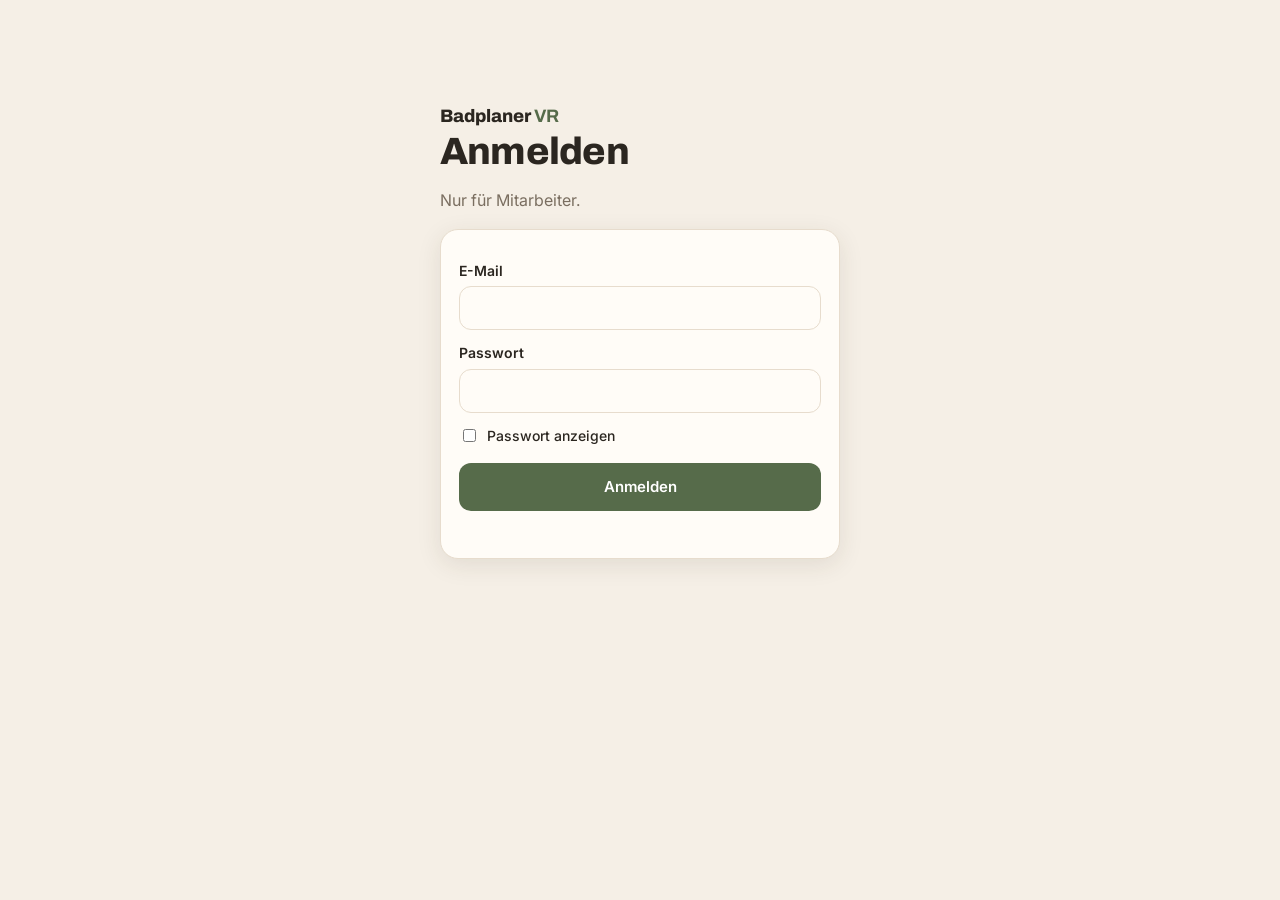
==== public/index.html @ 0d416182 "KI-Seite: Schlüssel im falschen Feld automatisch richtig zuordnen Co-Authored-By: Claude Opus 5.5 <n" ====
<!doctype html>
<html lang="de">
<head>
<meta charset="utf-8">
<meta name="viewport" content="width=device-width,initial-scale=1,viewport-fit=cover">
<meta name="theme-color" content="#f5efe6">
<title>Badplaner VR</title>
<link rel="preconnect" href="https://fonts.googleapis.com">
<link href="https://fonts.googleapis.com/css2?family=Archivo:wght@700;800&family=Inter:wght@400;500;600&display=swap" rel="stylesheet">
<style>
:root{color-scheme:light dark;--bg:light-dark(#f5efe6,#1b1814);--panel:light-dark(#fffcf7,#25211c);--ink:light-dark(#2b2620,#f1ebe1);--mute:light-dark(#7a6e60,#b4a897);--line:light-dark(#e7dccd,#3a342c);--pet:light-dark(#566b4a,#a9bd96);--petbg:light-dark(#ebeedf,#2c3326);--brass:#b8862f;--bad:light-dark(#b0472f,#ec8f77);--soft:light-dark(#efe6d8,#2c2721);--shadow:0 6px 24px rgba(60,45,25,.10)}
:root[data-theme=light]{color-scheme:light}:root[data-theme=dark]{color-scheme:dark}
*{box-sizing:border-box;min-width:0}
body{margin:0;background:var(--bg);color:var(--ink);font:16px/1.55 Inter,system-ui,sans-serif}
.wrap{max-width:760px;margin:0 auto;padding:calc(env(safe-area-inset-top,0px) + 16px) max(16px,env(safe-area-inset-right,0px)) 48px max(16px,env(safe-area-inset-left,0px))}
header{display:flex;justify-content:space-between;align-items:center;gap:12px;margin-bottom:18px}
.brand{font:800 18px Archivo,sans-serif;text-decoration:none;color:var(--ink);white-space:nowrap}.brand b{color:var(--pet)}
nav{display:flex;gap:2px;flex-wrap:wrap;justify-content:flex-end}
nav a{color:var(--ink);text-decoration:none;font-weight:600;font-size:14px;padding:8px 8px;border-radius:9px}
nav a.on{background:var(--petbg);color:var(--pet)}
h1{font:800 clamp(28px,6vw,38px)/1.05 Archivo,sans-serif;letter-spacing:-.02em;margin:6px 0 14px}
h2{font:700 18px Archivo,sans-serif;margin:26px 0 10px}
.card{background:var(--panel);border:1px solid var(--line);border-radius:18px;padding:18px;box-shadow:var(--shadow)}
label{display:block;font-weight:600;font-size:14px;margin:12px 0 5px}
input,textarea,select{width:100%;font:16px Inter,sans-serif;padding:11px 12px;border:1.5px solid var(--line);border-radius:12px;background:var(--panel);color:var(--ink)}
input:focus,textarea:focus,select:focus{outline:2px solid var(--pet);outline-offset:1px;border-color:var(--pet)}
textarea{min-height:90px;resize:vertical}
.grid2{display:grid;grid-template-columns:repeat(auto-fit,minmax(220px,1fr));gap:0 14px}
.btn{display:inline-flex;align-items:center;justify-content:center;gap:6px;border:0;background:var(--pet);color:#fff;font:600 15px Inter,sans-serif;padding:12px 18px;border-radius:12px;cursor:pointer;min-height:48px;text-decoration:none}
.btn.ghost{background:var(--petbg);color:var(--pet)}
.btn.line{background:none;border:1.5px solid var(--line);color:var(--ink)}
.btn.warn{background:none;border:1.5px solid currentColor;color:var(--bad)}
.btn:disabled{opacity:.5;cursor:default}
.acts{display:flex;flex-wrap:wrap;gap:8px;margin-top:16px}
.err{color:var(--bad);font-weight:600;min-height:1.4em;margin:10px 0 0;font-size:14px}
.ok{color:var(--pet);font-weight:600;font-size:14px;margin:10px 0 0}
.search{display:flex;gap:8px;margin-bottom:12px}
.filters{display:flex;gap:6px;flex-wrap:wrap;margin-bottom:14px}
.filters button{border:1.5px solid var(--line);background:var(--panel);color:var(--ink);font:500 14px Inter,sans-serif;padding:7px 12px;border-radius:20px;cursor:pointer;min-height:38px}
.filters button.on{border-color:var(--pet);background:var(--petbg);color:var(--pet);font-weight:600}
.list{display:grid;gap:10px}
.item{display:grid;grid-template-columns:minmax(0,1fr) auto;gap:4px 12px;align-items:center;background:var(--panel);border:1px solid var(--line);border-radius:16px;padding:16px 18px;text-decoration:none;color:var(--ink);box-shadow:var(--shadow)}
.item b{font-size:17px}
.item small{color:var(--mute);font-size:14px;grid-column:1}
.pill{font-size:12.5px;font-weight:600;padding:3px 9px;border-radius:20px;background:var(--petbg);color:var(--pet);white-space:nowrap;grid-row:1/3;grid-column:2}
.pill.angebot{background:light-dark(#f6e6c8,#3a3020);color:light-dark(#7a5414,#e3c58c)}.pill.auftrag{background:light-dark(#e2ecd6,#26331f);color:light-dark(#3f5a2c,#b5d39c)}.pill.abgeschlossen{background:var(--line);color:var(--mute)}
.empty{text-align:center;padding:40px 16px;color:var(--mute)}
.var{display:flex;flex-wrap:wrap;align-items:center;justify-content:space-between;gap:10px;padding:12px 0;border-bottom:1px solid var(--line)}
.var:last-child{border-bottom:0}
.var b{font-size:16px}.var small{display:block;color:var(--mute);font-size:13px}
.var .acts{margin:0}
.var .btn{min-height:40px;padding:8px 12px;font-size:14px}
.tag{font-size:12px;font-weight:700;color:var(--brass);margin-left:6px}
.note{margin-top:14px;padding:12px 14px;border-left:3px solid var(--brass);background:var(--petbg);border-radius:0 10px 10px 0;font-size:14px}
.chips{display:flex;flex-wrap:wrap;gap:6px}
.chips button{border:1.5px solid var(--line);background:var(--panel);color:var(--ink);font:500 14px Inter,sans-serif;padding:8px 12px;border-radius:20px;cursor:pointer;min-height:40px}
.chips button.on{border-color:var(--pet);background:var(--petbg);color:var(--pet);font-weight:600}
.ai{border:1.5px solid var(--pet)}
.ai h3{font:700 16px Archivo,sans-serif;margin:18px 0 4px}
.ai h3:first-child{margin-top:0}
.btn.big{width:100%;min-height:54px;font-size:16px}
.prog{margin-top:12px;font-size:14px;color:var(--mute)}
.prog b{color:var(--pet)}
.vnote{font-size:14px;color:var(--ink);margin:4px 0 0;max-width:60ch}
.warnbox{font-size:13.5px;color:light-dark(#7a5414,#e3c58c);background:light-dark(#f6e6c8,#3a3020);border-radius:8px;padding:8px 10px;margin-top:8px}
.ideas{display:grid;grid-template-columns:repeat(auto-fill,minmax(230px,1fr));gap:12px}
.idea{background:var(--panel);border:1px solid var(--line);border-radius:18px;overflow:hidden;display:flex;flex-direction:column;box-shadow:var(--shadow)}
.idea .pic{position:relative;display:block;height:190px;background:var(--soft)}
.idea .pic img{width:100%;height:100%;object-fit:cover;display:block}
.idea .pic svg{position:absolute;right:8px;bottom:8px;width:72px;height:54px;background:rgba(255,252,247,.9);border-radius:8px;padding:3px}
.idea .pic .tag2{position:absolute;left:8px;top:8px;background:rgba(43,38,32,.75);color:#fff;font-size:12px;font-weight:600;padding:3px 8px;border-radius:999px}
.idea>svg{display:block;width:100%;height:190px;background:var(--soft)}
.idea .in{padding:12px 14px 14px;display:flex;flex-direction:column;gap:6px;flex:1}
.idea b{font:700 17px Archivo,sans-serif}
.idea p{margin:0;font-size:14px;color:var(--ink)}
.idea .acts{margin-top:auto;padding-top:6px}
.idea .btn{min-height:42px;padding:9px 14px;font-size:14px}
.stepc{display:grid;grid-template-columns:30px minmax(0,1fr);gap:0 12px;margin-bottom:14px}
.stepc .n{width:30px;height:30px;border-radius:50%;background:var(--pet);color:#fff;font:800 15px Archivo,sans-serif;display:grid;place-items:center}
.stepc h3{font:700 17px Archivo,sans-serif;margin:3px 0 8px}
.room{display:flex;gap:14px;align-items:center;flex-wrap:wrap}
.room svg{width:150px;height:110px;flex:none;background:var(--soft);border-radius:12px}
details.more{margin-top:12px;border-top:1px solid var(--line);padding-top:10px}
details.more summary{cursor:pointer;font-weight:600;color:var(--pet);min-height:36px;display:flex;align-items:center}
.count{display:flex;gap:6px;align-items:center;flex-wrap:wrap;margin-bottom:12px;font-size:14px}
.trend{white-space:pre-wrap;font-size:14px;line-height:1.5;background:var(--bg);border-radius:10px;padding:12px;max-height:340px;overflow:auto;margin:10px 0 0}
.src{font-size:13px;margin:8px 0 0;padding-left:18px}
.src li{margin:3px 0;overflow-wrap:anywhere}
.login{max-width:400px;margin:10vh auto 0}
.login h1{margin-bottom:6px}
.muted{color:var(--mute)}
</style>
</head>
<body>
<div class="wrap" id="app"><p class="muted">Lädt …</p></div>
<script>
{
const app=document.getElementById('app');
const esc=s=>String(s??'').replace(/[&<>"']/g,c=>({'&':'&amp;','<':'&lt;','>':'&gt;','"':'&quot;',"'":'&#39;'}[c]));
const STATUS={neu:'Neu',in_planung:'In Planung',angebot:'Angebot',auftrag:'Auftrag',abgeschlossen:'Abgeschlossen'};
const fmt=d=>{try{return new Date(d.replace(' ','T')+'Z').toLocaleString('de-DE',{day:'2-digit',month:'2-digit',year:'numeric',hour:'2-digit',minute:'2-digit'})}catch(e){return d}};
let me=null,filter='alle',query='';
async function api(path,method='GET',body){
  const r=await fetch(path,{method,headers:body!==undefined||method!=='GET'?{'Content-Type':'application/json'}:{},body:body!==undefined?JSON.stringify(body):method!=='GET'?'{}':undefined,credentials:'same-origin'});
  const data=await r.json().catch(()=>({}));
  if(r.status===401&&path!=='/api/login'){me=null;showLogin();throw new Error('abgemeldet')}
  if(!r.ok)throw new Error(data.error||'Fehler '+r.status);
  return data}
function shell(active,inner){
  app.innerHTML=`<header><a class="brand" href="#/">Badplaner <b>VR</b></a><nav>
    <a href="#/" class="${active==='p'?'on':''}">Projekte</a>${me.role==='admin'?`<a href="#/team" class="${active==='t'?'on':''}">Team</a><a href="#/ki" class="${active==='a'?'on':''}">KI</a>`:''}<a href="#/konto" class="${active==='k'?'on':''}">Konto</a></nav></header>${inner}<p class="muted" style="font-size:12.5px;margin-top:36px;text-align:center">Version ${esc(me.version||'?')}</p>`}
function showLogin(){
  app.innerHTML=`<div class="login"><div class="brand">Badplaner <b>VR</b></div><h1>Anmelden</h1><p class="muted">Nur für Mitarbeiter.</p>
  <form class="card" id="f"><label for="em">E-Mail</label><input id="em" type="email" autocomplete="username" autocapitalize="off" required>
  <label for="pw">Passwort</label><input id="pw" type="password" autocomplete="current-password" autocapitalize="off" spellcheck="false" required>
  <label style="display:flex;gap:8px;align-items:center;font-weight:500"><input type="checkbox" id="shp" style="width:auto"> Passwort anzeigen</label>
  <div class="acts"><button class="btn" style="width:100%">Anmelden</button></div><p class="err" id="err"></p></form></div>`;
  shp.onchange=()=>{pw.type=shp.checked?'text':'password'};
  document.getElementById('f').onsubmit=async e=>{e.preventDefault();try{me=await api('/api/login','POST',{email:em.value.trim(),password:pw.value});route()}catch(x){err.textContent=x.message}}}

async function viewProjects(){
  shell('p',`<h1>Kundenprojekte</h1><div class="search"><input id="q" type="search" placeholder="Kunde oder Adresse suchen" value="${esc(query)}"><a class="btn" href="#/neu">+ Neu</a></div>
    <div class="filters" id="fl">${['alle',...Object.keys(STATUS)].map(s=>`<button data-s="${s}" class="${filter===s?'on':''}">${s==='alle'?'Alle':STATUS[s]}</button>`).join('')}</div><div class="list" id="ls"><p class="muted">Lädt …</p></div>`);
  const all=await api('/api/projects');
  const draw=()=>{const q=query.toLowerCase(),rows=all.filter(p=>(filter==='alle'||p.status===filter)&&(p.customer_name+' '+p.address).toLowerCase().includes(q));
    ls.innerHTML=rows.length?rows.map(p=>`<a class="item" href="#/projekt/${p.id}"><b>${esc(p.customer_name)}</b><span class="pill ${p.status}">${STATUS[p.status]}</span><small>${esc(p.address||'Keine Adresse')} · ${p.variant_count} Variante${p.variant_count===1?'':'n'} · ${fmt(p.updated_at)}</small></a>`).join('')
      :`<div class="empty">${all.length?'Keine Treffer.':'Noch keine Projekte. Legen Sie das erste Kundenprojekt an.'}</div>`};
  draw();q.oninput=()=>{query=q.value;draw()};
  fl.onclick=e=>{const b=e.target.closest('button');if(!b)return;filter=b.dataset.s;fl.querySelectorAll('button').forEach(x=>x.classList.toggle('on',x===b));draw()}}

const custForm=(p={})=>`<div class="grid2"><div><label for="cn">Name *</label><input id="cn" required value="${esc(p.customer_name)}"></div><div><label for="ad">Adresse</label><input id="ad" value="${esc(p.address)}" autocomplete="street-address"></div>
  <div><label for="ph">Telefon</label><input id="ph" type="tel" value="${esc(p.phone)}"></div><div><label for="ml">E-Mail</label><input id="ml" type="email" value="${esc(p.email)}"></div></div>
  <label for="nt">Notizen</label><textarea id="nt" placeholder="z. B. Bad im OG, Fenster bleibt, Kunde möchte bodengleiche Dusche">${esc(p.notes)}</textarea>`;
const custData=()=>({customer_name:cn.value,address:ad.value,phone:ph.value,email:ml.value,notes:nt.value});
function viewNew(){
  shell('p',`<h1>Neues Projekt</h1><form class="card" id="f">${custForm()}<div class="acts"><button class="btn">Projekt anlegen</button><a class="btn line" href="#/">Abbrechen</a></div><p class="err" id="err"></p></form>`);
  f.onsubmit=async e=>{e.preventDefault();try{const p=await api('/api/projects','POST',custData());location.hash='#/projekt/'+p.id}catch(x){err.textContent=x.message}}}

const WISH={
  stil:{l:'Stil',o:['Modern','Natürlich & warm','Skandinavisch','Industrial','Klassisch','Wie im Hotel']},
  nutzung:{l:'Dusche oder Wanne',o:['Nur Dusche','Nur Wanne','Dusche und Wanne']},
  barrierefrei:{l:'Barrierefrei / altersgerecht',o:['Nein','Ja, altersgerecht','Ja, rollstuhlgerecht']},
  waschtisch:{l:'Waschtisch',o:['Einzel','Doppel','Egal']},
  wc:{l:'WC',o:['Wand-WC','Dusch-WC','Egal']},
  stauraum:{l:'Stauraum',o:['Wenig','Normal','Viel']}};
// Mini-Grundriss als Vorschaubild
const DIM={wc:{wand:[.37,.54],stand:[.37,.68],dusch:[.4,.58]},wt:{w60:[.6,.46],w80:[.8,.48],w120:[1.2,.48],auf:[1,.5]},du:{walk:[1.2,.9],eck:[.9,.9],nische:[1,.9]},wa:{r170:[1.7,.75],r180:[1.8,.8],frei:[1.7,.95]},hk:{hk:[.5,.1]},vw:{v:[1.2,.2]}};
const FLOORC={eiche:'#c79a6a',anthrazit:'#55585c',terrazzo:'#e3ddd2',marmorb:'#eeebe5'},WALLC={weiss:'#3b4544',beton:'#8d8b85',salbei:'#6f8c70',marmor:'#a9a59d',navy:'#23395b'},FURNC={eiche:'#a57a4f',weiss:'#f3f3f1',anth:'#3a3c40',gruen:'#7d917d'};
function planThumb(pl){
  if(!pl||!pl.pts||pl.pts.length<3)return'<svg viewBox="0 0 1 1"></svg>';
  const P=pl.pts,xs=P.map(p=>p[0]),zs=P.map(p=>p[1]),pad=.25,x0=Math.min(...xs)-pad,z0=Math.min(...zs)-pad,vw=Math.max(...xs)-x0+pad,vh=Math.max(...zs)-z0+pad;
  const W=P.map((A,i)=>{const B=P[(i+1)%P.length],dx=B[0]-A[0],dz=B[1]-A[1],l=Math.hypot(dx,dz)||.001;return{A,d:[dx/l,dz/l],n:[-dz/l,dx/l],l}});
  const wc=WALLC[pl.wall]||'#3b4544';let s=`<polygon points="${P.map(p=>p.join(',')).join(' ')}" fill="${FLOORC[pl.floor]||'#eee'}" stroke="${wc}" stroke-width=".09" stroke-linejoin="miter"/>`;
  (pl.items||[]).forEach(it=>{const w=W[it.wall];if(!w)return;const f=it.flip?-1:1,px=w.A[0]+w.d[0]*it.t,pz=w.A[1]+w.d[1]*it.t,m=`matrix(${w.d[0]*f},${w.d[1]*f},${w.n[0]},${w.n[1]},${px},${pz})`;
    if(it.type==='tu'){const tw=it.w||.86;s+=`<g transform="${m}"><rect x="${-tw/2}" y="-.06" width="${tw}" height=".1" fill="${FLOORC[pl.floor]||'#eee'}"/><path d="M${-tw/2} 0V${tw}A${tw} ${tw} 0 0 0 ${tw/2} 0" fill="none" stroke="#7d8a88" stroke-width=".025"/></g>`;return}
    if(it.type==='fe'){const tw=it.w||.9;s+=`<rect transform="${m}" x="${-tw/2}" y="-.06" width="${tw}" height=".08" fill="#9fd0e8"/>`;return}
    const dm=(DIM[it.type]||{})[it.v];if(!dm)return;const ww=it.w||dm[0],dd=dm[1];
    const fill=it.type==='wt'?(FURNC[pl.furn]||'#a57a4f'):it.type==='du'?'#cfe8ee':it.type==='hk'||it.type==='vw'?'#b9bfc0':'#ffffff';
    const rx=it.type==='wa'&&it.v==='frei'?.3:.03;s+=`<rect transform="${m}" x="${-ww/2}" y="0" width="${ww}" height="${dd}" rx="${rx}" fill="${fill}" stroke="#55605e" stroke-width=".02"/>`;
    if(it.type==='wc')s+=`<ellipse transform="${m}" cx="0" cy="${dd*.6}" rx=".14" ry="${dd*.33}" fill="none" stroke="#55605e" stroke-width=".02"/>`;});
  return`<svg viewBox="${x0} ${z0} ${vw} ${vh}" preserveAspectRatio="xMidYMid meet" aria-hidden="true">${s}</svg>`}
let aiTimer=0,ideaCount=4;
async function viewProject(id){
  const p=await api('/api/projects/'+id),w=p.wishes||{},rooms=p.variants.filter(v=>v.has_room&&v.source!=='ki');
  const ideas=p.variants.filter(v=>v.source==='ki').reverse(),own=p.variants.filter(v=>v.source!=='ki');
  const chipRow=k=>`<label>${WISH[k].l}</label><div class="chips" data-w="${k}">${WISH[k].o.map(o=>`<button type="button" class="${w[k]===o?'on':''}">${esc(o)}</button>`).join('')}</div>`;
  const base=rooms[0];
  shell('p',`<p style="margin:0"><a href="#/" class="muted">← Alle Projekte</a></p><h1>${esc(p.customer_name)}</h1>
    <div class="card ai" id="wf">
      <div class="stepc"><span class="n">1</span><div><h3>Raum</h3>
        ${base?`<div class="room">${planThumb(base.plan)}<div>${rooms.length>1?`<label for="abase" style="margin-top:0">Grundriss aus</label><select id="abase">${rooms.map(v=>`<option value="${v.id}" ${v===base?'selected':''}>${esc(v.name)}</option>`).join('')}</select>`:`<input type="hidden" id="abase" value="${base.id}">`}
          <div class="acts" style="margin-top:10px"><a class="btn line" id="aedit" href="planner.html?variant=${base.id}">Raum bearbeiten</a></div></div></div>`
        :`<p style="margin:0 0 10px">Zeichne den Raum mit dem Finger und trag die Maße ein. Tür und Fenster setzt du unter „Einrichten“.</p><a class="btn" href="planner.html?variant=${own[0]?own[0].id:p.variants[0].id}">Raum aufnehmen</a>`}
      </div></div>
      <div class="stepc"><span class="n">2</span><div><h3>Was wünscht sich der Kunde?</h3>
        <textarea id="wft" style="min-height:120px" placeholder="z. B. Helles, modernes Bad mit bodengleicher Dusche und viel Holz. Die Waschmaschine soll rein. Zwei Personen, eher wenig Stauraum.">${esc(w.freitext)}</textarea>
        <p class="muted" style="font-size:13.5px;margin:6px 0 0">Tipp: Auf der iPhone-Tastatur das Mikrofon antippen und einfach sprechen.</p>
        <label for="wbu">Budget für Material (€, optional)</label><input id="wbu" type="number" inputmode="numeric" min="0" step="500" value="${esc(w.budget)}" placeholder="z. B. 10000">
        <details class="more"><summary>Mehr Angaben (optional)</summary>
          ${chipRow('stil')}<label for="wfa">Farben und Materialien</label><input id="wfa" value="${esc(w.farben)}" placeholder="z. B. hell, Holz, etwas Grün">
          <label for="wpe">Personen im Haushalt</label><input id="wpe" type="number" inputmode="numeric" min="1" max="12" value="${esc(w.personen)}">
          ${chipRow('nutzung')}${chipRow('barrierefrei')}${chipRow('waschtisch')}${chipRow('wc')}${chipRow('stauraum')}
          <label for="wso">Sonstiges</label><textarea id="wso">${esc(w.sonstiges)}</textarea></details>
      </div></div>
      <div class="stepc" style="margin-bottom:0"><span class="n">3</span><div><h3>Ideen erstellen</h3>
        <div class="count">Anzahl Ideen:<div class="chips" id="acnt">${[3,4,5].map(n=>`<button type="button" class="${n===ideaCount?'on':''}">${n}</button>`).join('')}</div></div>
        <button class="btn big" id="ago" type="button" ${base?'':'disabled'}>✦ Ideen erstellen</button>
        ${base?'':'<p class="muted" style="font-size:13.5px;margin:6px 0 0">Zuerst den Raum aufnehmen (Schritt 1).</p>'}
        <p class="prog" id="aprog"></p><p class="err" id="aerr"></p></div></div>
    </div>
    <h2 id="ih">Ideen der KI${ideas.length?` (${ideas.length})`:''}</h2>
    ${ideas.length?`<div class="ideas" id="il">${ideas.map(v=>`<div class="idea">${v.photo_id?`<a class="pic" href="planner.html?variant=${v.id}"><img src="/api/photos/${v.photo_id}" alt="KI-Foto: ${esc(v.name)}" loading="lazy"><span class="tag2">KI-Foto</span>${planThumb(v.plan)}</a>`:planThumb(v.plan)}<div class="in"><b>${esc(v.name)}</b>${v.note?`<p>${esc(v.note)}</p>`:''}
      <div class="acts"><a class="btn" href="planner.html?variant=${v.id}">Ansehen &amp; anpassen</a><button class="btn warn" data-del="${v.id}">Löschen</button></div></div></div>`).join('')}</div><p class="muted" style="font-size:13.5px;margin:10px 0 0">Echte Fotos: Idee öffnen, unten auf „Echtes Foto“ tippen.</p>`
      :'<p class="muted">Noch keine Ideen. Raum aufnehmen, Wunsch eintragen und auf „Ideen erstellen“ tippen.</p>'}
    <h2>Eigene Planungen</h2><div class="card" id="vs">${own.map(v=>`<div class="var"><div><b>${esc(v.name)}</b><small>${v.has_room?'':'Noch kein Grundriss · '}Geändert ${fmt(v.updated_at)}</small></div>
      <div class="acts"><a class="btn" href="planner.html?variant=${v.id}">Planen</a><button class="btn ghost" data-copy="${v.id}">Kopieren</button><button class="btn line" data-ren="${v.id}" data-name="${esc(v.name)}">Umbenennen</button>${p.variants.length>1?`<button class="btn warn" data-del="${v.id}">Löschen</button>`:''}</div></div>`).join('')}
      <div class="acts"><button class="btn ghost" id="nv">+ Leere Variante</button></div><p class="err" id="verr"></p></div>
    <h2>Kunde</h2><div class="card"><label for="st" style="margin-top:0">Status</label><select id="st">${Object.entries(STATUS).map(([k,v])=>`<option value="${k}" ${p.status===k?'selected':''}>${v}</option>`).join('')}</select>
    <details class="more"><summary>Kundendaten bearbeiten</summary><form id="f">${custForm(p)}<div class="acts"><button class="btn">Speichern</button></div><p class="err" id="err"></p></form></details></div>
    <div class="acts"><button class="btn warn" id="dp">Projekt löschen</button></div>`);
  st.onchange=()=>api('/api/projects/'+id,'PUT',{status:st.value});
  wf.querySelectorAll('.chips[data-w]').forEach(c=>c.onclick=e=>{const b=e.target.closest('button');if(!b)return;const on=!b.classList.contains('on');c.querySelectorAll('button').forEach(x=>x.classList.remove('on'));if(on)b.classList.add('on')});
  acnt.onclick=e=>{const b=e.target.closest('button');if(!b)return;ideaCount=+b.textContent;acnt.querySelectorAll('button').forEach(x=>x.classList.toggle('on',x===b))};
  if(window.abase&&abase.tagName==='SELECT')abase.onchange=()=>{aedit.href='planner.html?variant='+abase.value;const v=rooms.find(r=>r.id==abase.value);wf.querySelector('.room svg').outerHTML=planThumb(v.plan)};
  const wishes=()=>{const o={freitext:wft.value.trim(),budget:wbu.value,farben:wfa.value.trim(),personen:wpe.value,sonstiges:wso.value.trim()};wf.querySelectorAll('.chips[data-w]').forEach(c=>{const b=c.querySelector('.on');o[c.dataset.w]=b?b.textContent:''});return o};
  let saveT=0;wf.addEventListener('input',()=>{clearTimeout(saveT);saveT=setTimeout(()=>api('/api/projects/'+id,'PUT',{wishes:wishes()}).catch(()=>{}),800)});
  ago.onclick=async()=>{if(ago.disabled)return;aerr.textContent='';ago.disabled=true;const t0=Date.now();clearInterval(aiTimer);
    const tick=()=>{if(!document.getElementById('aprog')){clearInterval(aiTimer);return}const s=Math.round((Date.now()-t0)/1000);aprog.innerHTML=`<b>Die KI plant ${ideaCount} Ideen …</b> ${s} s · dauert meist 1 bis 3 Minuten. Bitte die Seite offen lassen.`};tick();aiTimer=setInterval(tick,1000);
    try{await api('/api/projects/'+id,'PUT',{wishes:wishes()});const r=await api(`/api/projects/${id}/ai-design`,'POST',{base_variant_id:+abase.value,count:ideaCount});clearInterval(aiTimer);
      await viewProject(id);const warn=(r.hinweise||[]).filter(h=>h.length).length;
      aprog.innerHTML=`<b>${r.created.length} neue Ideen ✓</b>`+(warn?`<span class="warnbox" style="display:block">Bei ${warn} Idee${warn>1?'n':''} stehen Objekte eventuell zu eng. Bitte beim Ansehen prüfen.</span>`:'');
      document.getElementById('ih').scrollIntoView({behavior:'smooth',block:'start'})}
    catch(x){clearInterval(aiTimer);if(document.getElementById('aprog')){aprog.textContent='';aerr.className='err';aerr.textContent=x.message;ago.disabled=false}}};
  f.onsubmit=async e=>{e.preventDefault();try{await api('/api/projects/'+id,'PUT',custData());err.className='ok';err.textContent='Gespeichert ✓'}catch(x){err.className='err';err.textContent=x.message}};
  nv.onclick=async()=>{await api(`/api/projects/${id}/variants`,'POST',{});viewProject(id)};
  const onList=async e=>{const b=e.target.closest('button');if(!b)return;try{
    if(b.dataset.copy){await api(`/api/projects/${id}/variants`,'POST',{copy_from:+b.dataset.copy});viewProject(id)}
    if(b.dataset.ren){const row=b.closest('.var'),cur=b.dataset.name;row.innerHTML=`<input value="${esc(cur)}" style="flex:1;min-width:160px" aria-label="Neuer Name"><div class="acts"><button class="btn" data-save="${b.dataset.ren}">OK</button></div>`;row.querySelector('input').focus()}
    if(b.dataset.save){await api('/api/variants/'+b.dataset.save,'PUT',{name:b.closest('.var').querySelector('input').value});viewProject(id)}
    if(b.dataset.del){if(b.dataset.sure){await api('/api/variants/'+b.dataset.del,'DELETE');viewProject(id)}else{b.dataset.sure=1;b.textContent='Wirklich löschen?'}}
  }catch(x){verr.textContent=x.message}};
  vs.onclick=onList;if(window.il)il.onclick=onList;
  dp.onclick=async()=>{if(!dp.dataset.sure){dp.dataset.sure=1;dp.textContent='Wirklich das ganze Projekt löschen?';return}await api('/api/projects/'+id,'DELETE');location.hash='#/'}}

async function viewAi(){
  const s=await api('/api/settings');
  shell('a',`<h1>KI-Einstellungen</h1><p class="muted">Nur für Admins sichtbar. Kundenname und Adresse werden nie an die KI geschickt, nur Grundriss und Wünsche.</p>
    <h2>Zugang zur KI</h2><form class="card" id="kf">
      <p style="margin:0">${s.has_key?`Schlüssel hinterlegt: <b>${esc(s.key_hint)}</b>`:'<b>Noch kein Schlüssel hinterlegt.</b> Ohne Schlüssel kann die KI nicht planen.'}</p>
      <label for="kk">${s.has_key?'Neuen Schlüssel einfügen (optional)':'Schlüssel einfügen'}</label><input id="kk" type="text" autocomplete="off" autocapitalize="off" autocorrect="off" spellcheck="false" placeholder="sk-ant-…">
      <p class="muted" style="font-size:13.5px;margin:6px 0 0">Den Schlüssel erstellst du unter <a href="https://console.anthropic.com/settings/keys" target="_blank" rel="noopener">console.anthropic.com</a>.</p>
      <label for="km">KI-Modell</label><input id="km" value="${esc(s.model)}" autocapitalize="off" autocorrect="off" spellcheck="false">
      <div class="acts"><button class="btn">Speichern</button><button class="btn ghost" type="button" id="kt">Verbindung testen</button></div><p class="err" id="kerr"></p></form>
    <h2>Echte Fotos (Bild-KI)</h2><form class="card" id="of">
      <p style="margin:0">${s.has_openai?`Schlüssel hinterlegt: <b>${esc(s.openai_hint)}</b>`:'<b>Noch kein Schlüssel hinterlegt.</b> Ohne ihn kann die App keine echten Fotos erstellen.'}</p>
      <label for="ok">${s.has_openai?'Neuen Schlüssel einfügen (optional)':'OpenAI-Schlüssel einfügen'}</label><input id="ok" type="text" autocomplete="off" autocapitalize="off" autocorrect="off" spellcheck="false" placeholder="sk-…">
      <p class="muted" style="font-size:13.5px;margin:6px 0 0">Den Schlüssel erstellst du unter <a href="https://platform.openai.com/api-keys" target="_blank" rel="noopener">platform.openai.com</a>. Die 3D-Ansicht wird dort in ein Foto verwandelt, Kundendaten werden nicht übertragen.</p>
      <label for="oq">Fotoqualität</label><select id="oq"><option value="medium" ${s.image_quality==='medium'?'selected':''}>Standard (schneller, günstiger)</option><option value="high" ${s.image_quality!=='medium'&&s.image_quality!=='low'?'selected':''}>Hoch (empfohlen)</option></select>
      <label for="om">Bild-Modell (optional)</label><input id="om" value="${esc(s.image_model)}" placeholder="leer lassen = aktuelles Standardmodell von OpenAI" autocapitalize="off" autocorrect="off" spellcheck="false">
      <div class="acts"><button class="btn">Speichern</button><button class="btn ghost" type="button" id="ot">Verbindung testen</button></div><p class="err" id="oerr"></p></form>
    <h2>Trends aus dem Internet</h2><div class="card">
      <p style="margin:0">${s.web_trends_at?`Zuletzt recherchiert: <b>${new Date(s.web_trends_at).toLocaleString('de-DE',{day:'2-digit',month:'2-digit',year:'numeric',hour:'2-digit',minute:'2-digit'})}</b>. Die KI sucht einmal pro Woche selbst nach neuen Trends.`:'Noch keine Trends recherchiert. Die KI holt sie automatisch, sobald ein Schlüssel hinterlegt ist, oder du startest es hier.'}</p>
      <div class="acts"><button class="btn ghost" type="button" id="tr">Trends jetzt recherchieren</button></div><p class="err" id="trerr"></p>
      ${s.web_trends?`<div class="trend">${esc(s.web_trends)}</div>`:''}
      ${(s.web_trends_sources||[]).length?`<details class="more"><summary>Quellen (${s.web_trends_sources.length})</summary><ul class="src">${s.web_trends_sources.map(x=>`<li><a href="${esc(x.url)}" target="_blank" rel="noopener">${esc(x.title)}</a></li>`).join('')}</ul></details>`:''}</div>
    <h2>Hausregeln</h2><form class="card" id="tf">
      <p class="muted" style="margin:0 0 8px;font-size:14px">Was die KI immer beachten soll, egal was gerade Trend ist: eure Lieblingsprodukte und Regeln aus der Praxis. Kurze Stichpunkte reichen.</p>
      <textarea id="tt" style="min-height:180px" maxlength="6000" placeholder="- Bei Bädern unter 5 m² immer Wand-WC&#10;- Schwarze Armaturen nur zu hellen Fliesen&#10;- Duschtassen nur auf Wunsch">${esc(s.trends)}</textarea>
      <div class="acts"><button class="btn">Speichern</button></div><p class="err" id="terr"></p></form>`);
  const osave=()=>api('/api/settings','PUT',{openai_key:ok.value,image_quality:oq.value,image_model:om.value});
  of.onsubmit=async e=>{e.preventDefault();oerr.className='err';try{const r=await osave();oerr.className='ok';oerr.textContent=r.moved==='anthropic'?'Das war ein Anthropic-Schlüssel. Ich habe ihn automatisch oben bei „Zugang zur KI“ gespeichert ✓':'Gespeichert ✓';if(ok.value)setTimeout(viewAi,r.moved?2500:700)}catch(x){oerr.textContent=x.message}};
  ot.onclick=async()=>{oerr.className='muted';oerr.textContent='Teste …';try{await osave();const r=await api('/api/settings/test-image','POST');oerr.className='ok';oerr.textContent='Verbindung klappt ✓'+(r.models&&r.models.length?' · Bild-Modelle: '+r.models.slice(0,6).join(', '):'')}catch(x){oerr.className='err';oerr.textContent=x.message}};
  tr.onclick=async()=>{tr.disabled=true;trerr.className='muted';const t0=Date.now(),iv=setInterval(()=>{trerr.textContent=`Die KI durchsucht das Internet … ${Math.round((Date.now()-t0)/1000)} s (dauert meist 1 bis 2 Minuten)`},1000);
    try{const r=await api('/api/settings/trends','POST');clearInterval(iv);trerr.className='ok';trerr.textContent=`Fertig ✓ ${r.sources} Quellen ausgewertet.`;setTimeout(viewAi,900)}catch(x){clearInterval(iv);trerr.className='err';trerr.textContent=x.message;tr.disabled=false}};
  kf.onsubmit=async e=>{e.preventDefault();kerr.className='err';try{const r=await api('/api/settings','PUT',{key:kk.value,model:km.value});kerr.className='ok';kerr.textContent=r.moved==='openai'?'Das war ein OpenAI-Schlüssel. Ich habe ihn automatisch bei „Echte Fotos“ gespeichert ✓':'Gespeichert ✓';if(kk.value)setTimeout(viewAi,r.moved?2500:700)}catch(x){kerr.textContent=x.message}};
  kt.onclick=async()=>{kerr.className='muted';kerr.textContent='Teste …';try{if(kk.value||km.value!==s.model)await api('/api/settings','PUT',{key:kk.value,model:km.value});const r=await api('/api/settings/test','POST');kerr.className='ok';kerr.textContent='Verbindung klappt ✓ Modell: '+r.model+(r.models&&r.models.length?' · verfügbar: '+r.models.slice(0,8).join(', '):'');if(r.model!==s.model)km.value=r.model}catch(x){kerr.className='err';kerr.textContent=x.message}};
  tf.onsubmit=async e=>{e.preventDefault();try{await api('/api/settings','PUT',{trends:tt.value});terr.className='ok';terr.textContent='Gespeichert ✓'}catch(x){terr.className='err';terr.textContent=x.message}}}

async function viewTeam(){
  const users=await api('/api/users');
  shell('t',`<h1>Team</h1><div class="card">${users.map(u=>`<div class="var"><div><b>${esc(u.name)}</b><small>${esc(u.email)} · ${u.role==='admin'?'Admin':'Berater'}</small></div>${u.id!==me.id?`<div class="acts"><button class="btn warn" data-del="${u.id}">Entfernen</button></div>`:''}</div>`).join('')}</div>
    <h2>Mitarbeiter hinzufügen</h2><form class="card" id="f"><div class="grid2"><div><label for="un">Name</label><input id="un" required></div><div><label for="ue">E-Mail</label><input id="ue" type="email" required></div>
    <div><label for="up">Startpasswort (mind. 10 Zeichen)</label><input id="up" type="text" minlength="10" required></div><div><label for="ur">Rolle</label><select id="ur"><option value="berater">Berater</option><option value="admin">Admin</option></select></div></div>
    <div class="acts"><button class="btn">Hinzufügen</button></div><p class="err" id="err"></p></form>`);
  f.onsubmit=async e=>{e.preventDefault();try{await api('/api/users','POST',{name:un.value,email:ue.value,password:up.value,role:ur.value});viewTeam()}catch(x){err.textContent=x.message}};
  app.querySelector('.card').onclick=async e=>{const b=e.target.closest('[data-del]');if(!b)return;if(!b.dataset.sure){b.dataset.sure=1;b.textContent='Wirklich?';return}await api('/api/users/'+b.dataset.del,'DELETE');viewTeam()}}

function viewAccount(){
  shell('k',`<h1>Konto</h1><p>${esc(me.name)} · ${esc(me.email)}</p>${me.role==='admin'?'<h2>Server und Updates</h2><div class="card" id="sys"><p class="muted" style="margin:0">Lädt …</p></div>':''}<h2>Passwort ändern</h2><form class="card" id="f"><label for="c1">Aktuelles Passwort</label><input id="c1" type="password" autocomplete="current-password" autocapitalize="off" spellcheck="false" required>
    <label for="c2">Neues Passwort (mind. 10 Zeichen)</label><input id="c2" type="password" autocomplete="new-password" autocapitalize="off" spellcheck="false" minlength="10" required>
    <label for="c3">Neues Passwort wiederholen</label><input id="c3" type="password" autocomplete="new-password" autocapitalize="off" spellcheck="false" minlength="10" required>
    <label style="display:flex;gap:8px;align-items:center;font-weight:500"><input type="checkbox" id="sh" style="width:auto"> Passwörter anzeigen</label>
    <div class="acts"><button class="btn">Ändern</button></div><p class="err" id="err"></p></form>
    <div class="acts"><button class="btn line" id="lo">Abmelden</button></div>`);
  sh.onchange=()=>[c1,c2,c3].forEach(i=>i.type=sh.checked?'text':'password');
  f.onsubmit=async e=>{e.preventDefault();err.className='err';
    if(c2.value!==c3.value){err.textContent='Die beiden neuen Passwörter sind nicht gleich.';return}
    if(c2.value.length<10){err.textContent='Neues Passwort: mindestens 10 Zeichen.';return}
    try{await api('/api/me/password','POST',{current:c1.value,next:c2.value});err.className='ok';err.textContent='Passwort geändert ✓ Ab jetzt gilt nur noch das neue Passwort.';f.reset();sh.checked=false;[c1,c2,c3].forEach(i=>i.type='password')}catch(x){err.textContent=x.message}};
  lo.onclick=async()=>{await api('/api/logout','POST');me=null;showLogin()}
  if(me.role==='admin')api('/api/system').then(s=>{const u=s.update,box=document.getElementById('sys');if(!box)return;
    const ok=u&&!/Fehler/.test(u.result);
    box.innerHTML=`<p style="margin:0">App-Version: <b>${esc(s.version)}</b></p>`+(u?`<p style="margin:8px 0 0">Letzte Update-Prüfung: <b>${esc(u.checked)}</b><br>Ergebnis: <b style="color:${ok?'var(--pet)':'var(--bad)'}">${esc(u.result)}</b></p>`
      :'<p class="err" style="margin:8px 0 0">Der Server meldet noch keine automatischen Update-Prüfungen. Die automatischen Updates sind auf diesem Server nicht eingerichtet.</p>')
      +(s.log?`<details class="more"><summary>Protokoll</summary><pre style="white-space:pre-wrap;font-size:12px;margin:8px 0 0;overflow-wrap:anywhere">${esc(s.log)}</pre></details>`:'')}).catch(()=>{})}

async function route(){
  if(!me){try{me=await api('/api/me')}catch(e){return showLogin()}}
  const h=location.hash.slice(1)||'/',m=h.match(/^\/projekt\/(\d+)$/);
  try{if(m)await viewProject(+m[1]);else if(h==='/neu')viewNew();else if(h==='/team'&&me.role==='admin')await viewTeam();else if(h==='/ki'&&me.role==='admin')await viewAi();else if(h==='/konto')viewAccount();else await viewProjects()}
  catch(e){if(me)shell('p',`<p class="err">${esc(e.message)}</p><a class="btn line" href="#/">Zur Übersicht</a>`)}}
addEventListener('hashchange',route);route();
}
</script>
</body>
</html>
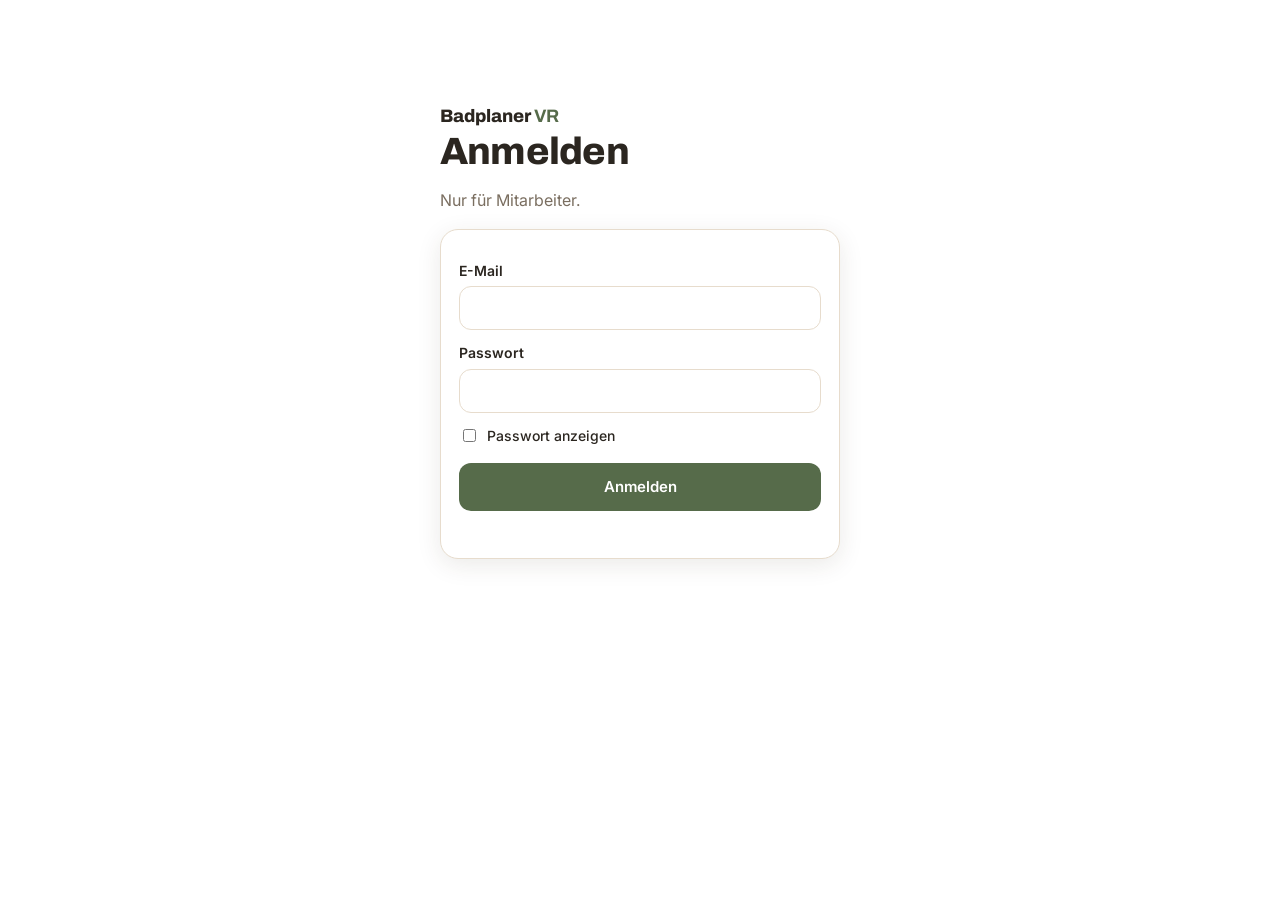
==== commit a57caeb6: "Leerer Raum, Teile-Liste mit Löschen, Montage an Trennwänden, Wanne frei im Raum, weiß/beige Design," ====
--- a/public/index.html
+++ b/public/index.html
@@ -3,12 +3,12 @@
 <head>
 <meta charset="utf-8">
 <meta name="viewport" content="width=device-width,initial-scale=1,viewport-fit=cover">
-<meta name="theme-color" content="#f5efe6">
+<meta name="theme-color" content="#ffffff">
 <title>Badplaner VR</title>
 <link rel="preconnect" href="https://fonts.googleapis.com">
 <link href="https://fonts.googleapis.com/css2?family=Archivo:wght@700;800&family=Inter:wght@400;500;600&display=swap" rel="stylesheet">
 <style>
-:root{color-scheme:light dark;--bg:light-dark(#f5efe6,#1b1814);--panel:light-dark(#fffcf7,#25211c);--ink:light-dark(#2b2620,#f1ebe1);--mute:light-dark(#7a6e60,#b4a897);--line:light-dark(#e7dccd,#3a342c);--pet:light-dark(#566b4a,#a9bd96);--petbg:light-dark(#ebeedf,#2c3326);--brass:#b8862f;--bad:light-dark(#b0472f,#ec8f77);--soft:light-dark(#efe6d8,#2c2721);--shadow:0 6px 24px rgba(60,45,25,.10)}
+:root{color-scheme:light dark;--bg:light-dark(#ffffff,#1b1814);--panel:light-dark(#ffffff,#25211c);--beige:light-dark(#f2eadd,#2e2922);--beigeb:light-dark(#e2d4bf,#433b31);--ink:light-dark(#2b2620,#f1ebe1);--mute:light-dark(#7a6e60,#b4a897);--line:light-dark(#e7dccd,#3a342c);--pet:light-dark(#566b4a,#a9bd96);--petbg:light-dark(#ebeedf,#2c3326);--brass:#b8862f;--bad:light-dark(#b0472f,#ec8f77);--soft:light-dark(#efe6d8,#2c2721);--shadow:0 6px 24px rgba(60,45,25,.10)}
 :root[data-theme=light]{color-scheme:light}:root[data-theme=dark]{color-scheme:dark}
 *{box-sizing:border-box;min-width:0}
 body{margin:0;background:var(--bg);color:var(--ink);font:16px/1.55 Inter,system-ui,sans-serif}
@@ -17,7 +17,7 @@
 .brand{font:800 18px Archivo,sans-serif;text-decoration:none;color:var(--ink);white-space:nowrap}.brand b{color:var(--pet)}
 nav{display:flex;gap:2px;flex-wrap:wrap;justify-content:flex-end}
 nav a{color:var(--ink);text-decoration:none;font-weight:600;font-size:14px;padding:8px 8px;border-radius:9px}
-nav a.on{background:var(--petbg);color:var(--pet)}
+nav a.on{background:var(--beige);color:var(--pet)}
 h1{font:800 clamp(28px,6vw,38px)/1.05 Archivo,sans-serif;letter-spacing:-.02em;margin:6px 0 14px}
 h2{font:700 18px Archivo,sans-serif;margin:26px 0 10px}
 .card{background:var(--panel);border:1px solid var(--line);border-radius:18px;padding:18px;box-shadow:var(--shadow)}
@@ -27,8 +27,8 @@
 textarea{min-height:90px;resize:vertical}
 .grid2{display:grid;grid-template-columns:repeat(auto-fit,minmax(220px,1fr));gap:0 14px}
 .btn{display:inline-flex;align-items:center;justify-content:center;gap:6px;border:0;background:var(--pet);color:#fff;font:600 15px Inter,sans-serif;padding:12px 18px;border-radius:12px;cursor:pointer;min-height:48px;text-decoration:none}
-.btn.ghost{background:var(--petbg);color:var(--pet)}
-.btn.line{background:none;border:1.5px solid var(--line);color:var(--ink)}
+.btn.ghost{background:var(--beige);color:var(--ink);border:1.5px solid var(--beigeb)}
+.btn.line{background:var(--beige);border:1.5px solid var(--beigeb);color:var(--ink)}
 .btn.warn{background:none;border:1.5px solid currentColor;color:var(--bad)}
 .btn:disabled{opacity:.5;cursor:default}
 .acts{display:flex;flex-wrap:wrap;gap:8px;margin-top:16px}
@@ -36,8 +36,8 @@
 .ok{color:var(--pet);font-weight:600;font-size:14px;margin:10px 0 0}
 .search{display:flex;gap:8px;margin-bottom:12px}
 .filters{display:flex;gap:6px;flex-wrap:wrap;margin-bottom:14px}
-.filters button{border:1.5px solid var(--line);background:var(--panel);color:var(--ink);font:500 14px Inter,sans-serif;padding:7px 12px;border-radius:20px;cursor:pointer;min-height:38px}
-.filters button.on{border-color:var(--pet);background:var(--petbg);color:var(--pet);font-weight:600}
+.filters button{border:1.5px solid var(--beigeb);background:var(--beige);color:var(--ink);font:500 14px Inter,sans-serif;padding:7px 12px;border-radius:20px;cursor:pointer;min-height:38px}
+.filters button.on{border-color:var(--pet);background:var(--pet);color:#fff;font-weight:600}
 .list{display:grid;gap:10px}
 .item{display:grid;grid-template-columns:minmax(0,1fr) auto;gap:4px 12px;align-items:center;background:var(--panel);border:1px solid var(--line);border-radius:16px;padding:16px 18px;text-decoration:none;color:var(--ink);box-shadow:var(--shadow)}
 .item b{font-size:17px}
@@ -53,8 +53,8 @@
 .tag{font-size:12px;font-weight:700;color:var(--brass);margin-left:6px}
 .note{margin-top:14px;padding:12px 14px;border-left:3px solid var(--brass);background:var(--petbg);border-radius:0 10px 10px 0;font-size:14px}
 .chips{display:flex;flex-wrap:wrap;gap:6px}
-.chips button{border:1.5px solid var(--line);background:var(--panel);color:var(--ink);font:500 14px Inter,sans-serif;padding:8px 12px;border-radius:20px;cursor:pointer;min-height:40px}
-.chips button.on{border-color:var(--pet);background:var(--petbg);color:var(--pet);font-weight:600}
+.chips button{border:1.5px solid var(--beigeb);background:var(--beige);color:var(--ink);font:500 14px Inter,sans-serif;padding:8px 12px;border-radius:20px;cursor:pointer;min-height:40px}
+.chips button.on{border-color:var(--pet);background:var(--pet);color:#fff;font-weight:600}
 .ai{border:1.5px solid var(--pet)}
 .ai h3{font:700 16px Archivo,sans-serif;margin:18px 0 4px}
 .ai h3:first-child{margin-top:0}
@@ -144,18 +144,21 @@
   wc:{l:'WC',o:['Wand-WC','Dusch-WC','Egal']},
   stauraum:{l:'Stauraum',o:['Wenig','Normal','Viel']}};
 // Mini-Grundriss als Vorschaubild
-const DIM={wc:{wand:[.37,.54],stand:[.37,.68],dusch:[.4,.58]},wt:{w60:[.6,.46],w80:[.8,.48],w120:[1.2,.48],auf:[1,.5]},du:{walk:[1.2,.9],eck:[.9,.9],nische:[1,.9]},wa:{r170:[1.7,.75],r180:[1.8,.8],frei:[1.7,.95]},hk:{hk:[.5,.1]},vw:{v:[1.2,.2]}};
-const FLOORC={eiche:'#c79a6a',anthrazit:'#55585c',terrazzo:'#e3ddd2',marmorb:'#eeebe5'},WALLC={weiss:'#3b4544',beton:'#8d8b85',salbei:'#6f8c70',marmor:'#a9a59d',navy:'#23395b'},FURNC={eiche:'#a57a4f',weiss:'#f3f3f1',anth:'#3a3c40',gruen:'#7d917d'};
+const DIM={wc:{wand:[.37,.54],stand:[.37,.68],dusch:[.4,.58],bidet:[.37,.54]},wt:{h45:[.45,.32],w60:[.6,.46],w80:[.8,.48],w100:[1,.48],w120:[1.2,.48],w140:[1.4,.48],auf:[1,.5],auf2:[1.4,.5]},du:{walk:[1.2,.9],walk140:[1.4,.9],eck:[.9,.9],nische:[1,.9]},wa:{r170:[1.7,.75],r180:[1.8,.8],frei:[1.7,.95]},hk:{hk:[.5,.1],hk60:[.6,.1]},vw:{v:[1.2,.2]},tw:{halb:[.12,.9],hoch:[.12,.9]},mo:{hoch:[.4,.35],seite:[.4,.35],wm:[.62,.62]}};
+const FLOORC={eiche:'#c79a6a',eichehell:'#d6b88f',nuss:'#7a5539',anthrazit:'#55585c',schwarzf:'#2e2e2f',terrazzo:'#e3ddd2',marmorb:'#eeebe5',weissf:'#ebe9e4',grauf:'#cfcdc8',greigef:'#bdb3a4',sandf:'#d0c0a3',betonf:'#8f8c86'},WALLC={weiss:'#3b4544',mattweiss:'#5a554c',hellgrau:'#8f8d88',greige:'#9c9282',sand:'#a8987b',anthw:'#57595c',schwarzw:'#2a2a2b',beton:'#8d8b85',marmor:'#a9a59d',travertin:'#a99a83',salbei:'#6f8c70',creme:'#b9ab8c',rosa:'#b98b7f',hellblau:'#7d9cb0',navy:'#23395b'},FURNC={eiche:'#a57a4f',eichehell:'#cfae86',nuss:'#6a4732',weiss:'#f3f3f1',weissm:'#ecebe6',beige:'#d7cbb8',anth:'#3a3c40',gruen:'#7d917d'};
 function planThumb(pl){
   if(!pl||!pl.pts||pl.pts.length<3)return'<svg viewBox="0 0 1 1"></svg>';
   const P=pl.pts,xs=P.map(p=>p[0]),zs=P.map(p=>p[1]),pad=.25,x0=Math.min(...xs)-pad,z0=Math.min(...zs)-pad,vw=Math.max(...xs)-x0+pad,vh=Math.max(...zs)-z0+pad;
   const W=P.map((A,i)=>{const B=P[(i+1)%P.length],dx=B[0]-A[0],dz=B[1]-A[1],l=Math.hypot(dx,dz)||.001;return{A,d:[dx/l,dz/l],n:[-dz/l,dx/l],l}});
   const wc=WALLC[pl.wall]||'#3b4544';let s=`<polygon points="${P.map(p=>p.join(',')).join(' ')}" fill="${FLOORC[pl.floor]||'#eee'}" stroke="${wc}" stroke-width=".09" stroke-linejoin="miter"/>`;
-  (pl.items||[]).forEach(it=>{const w=W[it.wall];if(!w)return;const f=it.flip?-1:1,px=w.A[0]+w.d[0]*it.t,pz=w.A[1]+w.d[1]*it.t,m=`matrix(${w.d[0]*f},${w.d[1]*f},${w.n[0]},${w.n[1]},${px},${pz})`;
+  const FACES={};(pl.items||[]).forEach(f=>{if(f.type!=='fw'||!f.a||!f.b)return;const dx=f.b[0]-f.a[0],dz=f.b[1]-f.a[1],l=Math.hypot(dx,dz)||.001,d=[dx/l,dz/l],n=[-d[1],d[0]],hh=.06;
+    FACES['f'+f.id+'p']={A:[f.a[0]+n[0]*hh,f.a[1]+n[1]*hh],d,n};FACES['f'+f.id+'m']={A:[f.b[0]-n[0]*hh,f.b[1]-n[1]*hh],d:[-d[0],-d[1]],n:[-n[0],-n[1]]}});
+  (pl.items||[]).forEach(it=>{if(it.type==='fw'&&it.a&&it.b){s+=`<line x1="${it.a[0]}" y1="${it.a[1]}" x2="${it.b[0]}" y2="${it.b[1]}" stroke="${wc}" stroke-width=".12"/>`;return}const w=it.host?FACES[it.host]:W[it.wall];if(!w)return;const f=it.flip?-1:1,o=it.off||0,px=w.A[0]+w.d[0]*it.t+w.n[0]*o,pz=w.A[1]+w.d[1]*it.t+w.n[1]*o,m=`matrix(${w.d[0]*f},${w.d[1]*f},${w.n[0]},${w.n[1]},${px},${pz})`;
     if(it.type==='tu'){const tw=it.w||.86;s+=`<g transform="${m}"><rect x="${-tw/2}" y="-.06" width="${tw}" height=".1" fill="${FLOORC[pl.floor]||'#eee'}"/><path d="M${-tw/2} 0V${tw}A${tw} ${tw} 0 0 0 ${tw/2} 0" fill="none" stroke="#7d8a88" stroke-width=".025"/></g>`;return}
     if(it.type==='fe'){const tw=it.w||.9;s+=`<rect transform="${m}" x="${-tw/2}" y="-.06" width="${tw}" height=".08" fill="#9fd0e8"/>`;return}
-    const dm=(DIM[it.type]||{})[it.v];if(!dm)return;const ww=it.w||dm[0],dd=dm[1];
-    const fill=it.type==='wt'?(FURNC[pl.furn]||'#a57a4f'):it.type==='du'?'#cfe8ee':it.type==='hk'||it.type==='vw'?'#b9bfc0':'#ffffff';
+    const dm=(DIM[it.type]||{})[it.v];if(!dm)return;const ww=it.w||dm[0],dd=it.d||dm[1];
+    if(it.type==='tw'){s+=`<rect transform="${m}" x="${-ww/2}" y="0" width="${ww}" height="${dd}" fill="${wc}"/>`;return}
+    const fill=it.type==='wt'||it.type==='mo'&&it.v!=='wm'?(FURNC[pl.furn]||'#a57a4f'):it.type==='du'?'#cfe8ee':it.type==='hk'||it.type==='vw'?'#b9bfc0':'#ffffff';
     const rx=it.type==='wa'&&it.v==='frei'?.3:.03;s+=`<rect transform="${m}" x="${-ww/2}" y="0" width="${ww}" height="${dd}" rx="${rx}" fill="${fill}" stroke="#55605e" stroke-width=".02"/>`;
     if(it.type==='wc')s+=`<ellipse transform="${m}" cx="0" cy="${dd*.6}" rx=".14" ry="${dd*.33}" fill="none" stroke="#55605e" stroke-width=".02"/>`;});
   return`<svg viewBox="${x0} ${z0} ${vw} ${vh}" preserveAspectRatio="xMidYMid meet" aria-hidden="true">${s}</svg>`}
@@ -190,7 +193,7 @@
     </div>
     <h2 id="ih">Ideen der KI${ideas.length?` (${ideas.length})`:''}</h2>
     ${ideas.length?`<div class="ideas" id="il">${ideas.map(v=>`<div class="idea">${v.photo_id?`<a class="pic" href="planner.html?variant=${v.id}"><img src="/api/photos/${v.photo_id}" alt="KI-Foto: ${esc(v.name)}" loading="lazy"><span class="tag2">KI-Foto</span>${planThumb(v.plan)}</a>`:planThumb(v.plan)}<div class="in"><b>${esc(v.name)}</b>${v.note?`<p>${esc(v.note)}</p>`:''}
-      <div class="acts"><a class="btn" href="planner.html?variant=${v.id}">Ansehen &amp; anpassen</a><button class="btn warn" data-del="${v.id}">Löschen</button></div></div></div>`).join('')}</div><p class="muted" style="font-size:13.5px;margin:10px 0 0">Echte Fotos: Idee öffnen, unten auf „Echtes Foto“ tippen.</p>`
+      <div class="acts"><a class="btn" href="planner.html?variant=${v.id}">Ansehen &amp; anpassen</a>${v.pano_count?`<a class="btn ghost" href="planner.html?variant=${v.id}#rundgang">360°-Rundgang</a>`:''}<button class="btn warn" data-del="${v.id}">Löschen</button></div></div></div>`).join('')}</div><p class="muted" style="font-size:13.5px;margin:10px 0 0">Echte Fotos und 360°-Rundgang: Idee öffnen, unten „Zwischenstand ansehen“ und dann „Echtes Foto“ oder „360° hier aufnehmen“.</p>`
       :'<p class="muted">Noch keine Ideen. Raum aufnehmen, Wunsch eintragen und auf „Ideen erstellen“ tippen.</p>'}
     <h2>Eigene Planungen</h2><div class="card" id="vs">${own.map(v=>`<div class="var"><div><b>${esc(v.name)}</b><small>${v.has_room?'':'Noch kein Grundriss · '}Geändert ${fmt(v.updated_at)}</small></div>
       <div class="acts"><a class="btn" href="planner.html?variant=${v.id}">Planen</a><button class="btn ghost" data-copy="${v.id}">Kopieren</button><button class="btn line" data-ren="${v.id}" data-name="${esc(v.name)}">Umbenennen</button>${p.variants.length>1?`<button class="btn warn" data-del="${v.id}">Löschen</button>`:''}</div></div>`).join('')}
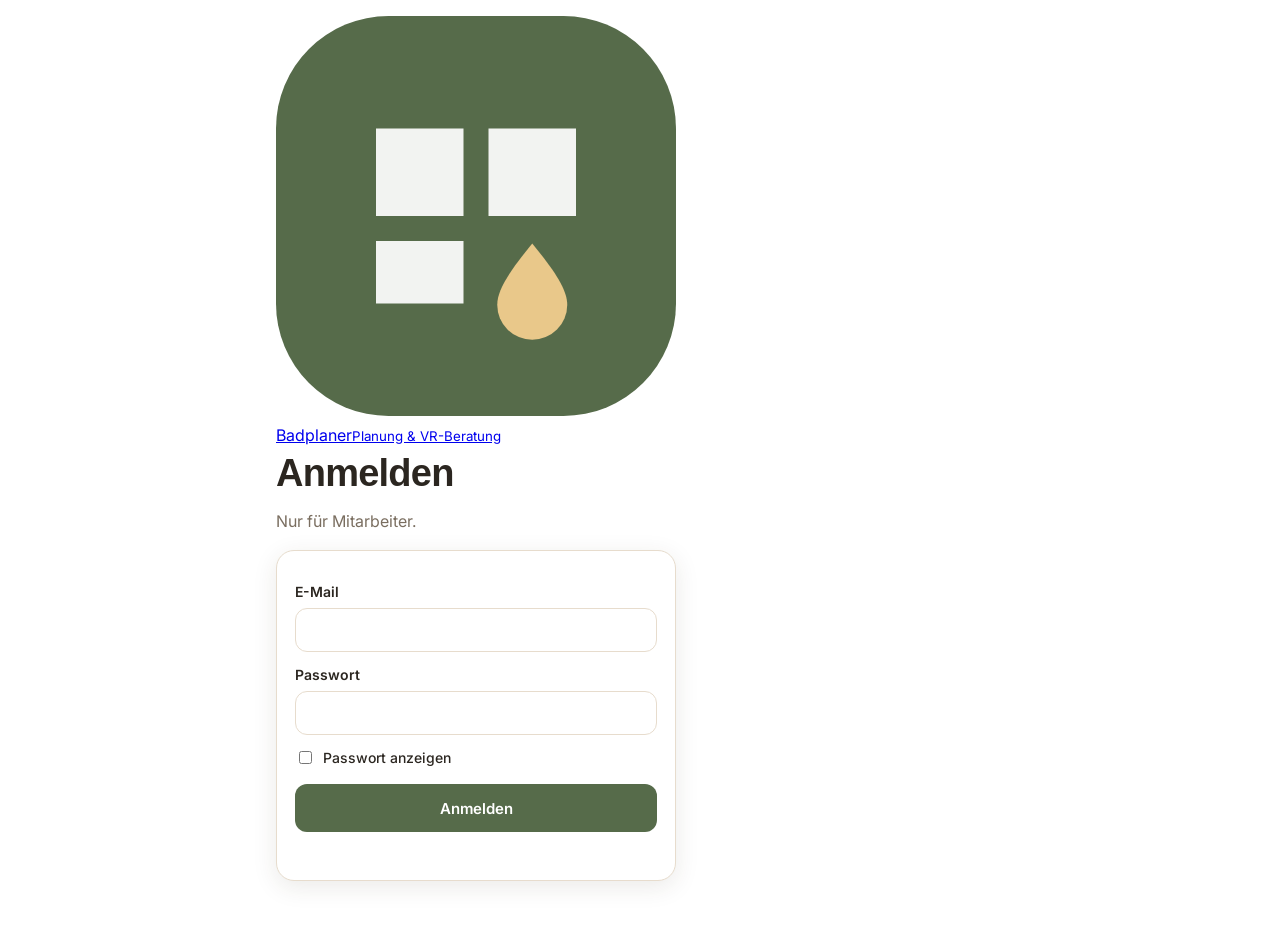
==== commit 0396c661: "KI-Ideen im Planer: Aufteilungs-Vorschläge (T-Lösung, WC-Nische, Raumteiler …) nach Trends, Flächenp" ====
--- a/public/index.html
+++ b/public/index.html
@@ -6,7 +6,7 @@
 <meta name="theme-color" content="#ffffff">
 <title>Badplaner VR</title>
 <link rel="preconnect" href="https://fonts.googleapis.com">
-<link href="https://fonts.googleapis.com/css2?family=Archivo:wght@700;800&family=Inter:wght@400;500;600&display=swap" rel="stylesheet">
+<link href="https://fonts.googleapis.com/css2?family=Inter:wght@400;500;600;700;800&display=swap" rel="stylesheet">
 <style>
 :root{color-scheme:light dark;--bg:light-dark(#ffffff,#1b1814);--panel:light-dark(#ffffff,#25211c);--beige:light-dark(#f2eadd,#2e2922);--beigeb:light-dark(#e2d4bf,#433b31);--ink:light-dark(#2b2620,#f1ebe1);--mute:light-dark(#7a6e60,#b4a897);--line:light-dark(#e7dccd,#3a342c);--pet:light-dark(#566b4a,#a9bd96);--petbg:light-dark(#ebeedf,#2c3326);--brass:#b8862f;--bad:light-dark(#b0472f,#ec8f77);--soft:light-dark(#efe6d8,#2c2721);--shadow:0 6px 24px rgba(60,45,25,.10)}
 :root[data-theme=light]{color-scheme:light}:root[data-theme=dark]{color-scheme:dark}
@@ -90,6 +90,7 @@
 .login h1{margin-bottom:6px}
 .muted{color:var(--mute)}
 </style>
+<link rel="stylesheet" href="/ui.css?v=17">
 </head>
 <body>
 <div class="wrap" id="app"><p class="muted">Lädt …</p></div>
@@ -106,24 +107,34 @@
   if(r.status===401&&path!=='/api/login'){me=null;showLogin();throw new Error('abgemeldet')}
   if(!r.ok)throw new Error(data.error||'Fehler '+r.status);
   return data}
+const IC={
+  logo:'<svg viewBox="0 0 32 32" aria-hidden="true"><rect width="32" height="32" rx="9" fill="var(--pet)"/><path d="M8 9h7v7H8zM17 9h7v7h-7zM8 18h7v5H8z" fill="#fff" opacity=".92"/><path d="M20.5 18.2c1.8 2.2 2.8 3.7 2.8 4.9a2.8 2.8 0 0 1-5.6 0c0-1.2 1-2.7 2.8-4.9z" fill="#e9c88a"/></svg>',
+  p:'<svg viewBox="0 0 24 24" fill="none" stroke="currentColor" stroke-width="1.8" stroke-linecap="round" stroke-linejoin="round"><path d="M3 7.5A2.5 2.5 0 0 1 5.5 5H9l2 2h7.5A2.5 2.5 0 0 1 21 9.5v8A2.5 2.5 0 0 1 18.5 20h-13A2.5 2.5 0 0 1 3 17.5z"/></svg>',
+  t:'<svg viewBox="0 0 24 24" fill="none" stroke="currentColor" stroke-width="1.8" stroke-linecap="round" stroke-linejoin="round"><circle cx="9" cy="8" r="3.5"/><path d="M2.5 20c.8-3.6 3.4-5.5 6.5-5.5s5.7 1.9 6.5 5.5"/><path d="M16 4.8a3.3 3.3 0 0 1 0 6.4M18.2 14.8c1.7.7 2.8 2.4 3.3 5.2"/></svg>',
+  a:'<svg viewBox="0 0 24 24" fill="none" stroke="currentColor" stroke-width="1.8" stroke-linecap="round" stroke-linejoin="round"><path d="M12 3l1.9 5.1L19 10l-5.1 1.9L12 17l-1.9-5.1L5 10l5.1-1.9z"/><path d="M19 15l.8 2.2L22 18l-2.2.8L19 21l-.8-2.2L16 18l2.2-.8z"/></svg>',
+  k:'<svg viewBox="0 0 24 24" fill="none" stroke="currentColor" stroke-width="1.8" stroke-linecap="round" stroke-linejoin="round"><circle cx="12" cy="8.5" r="4"/><path d="M4 20.5c1.2-4 4.3-6 8-6s6.8 2 8 6"/></svg>'};
+const logoH=`<a class="logo" href="#/">${IC.logo}<span>Badplaner<small>Planung &amp; VR-Beratung</small></span></a>`;
 function shell(active,inner){
-  app.innerHTML=`<header><a class="brand" href="#/">Badplaner <b>VR</b></a><nav>
-    <a href="#/" class="${active==='p'?'on':''}">Projekte</a>${me.role==='admin'?`<a href="#/team" class="${active==='t'?'on':''}">Team</a><a href="#/ki" class="${active==='a'?'on':''}">KI</a>`:''}<a href="#/konto" class="${active==='k'?'on':''}">Konto</a></nav></header>${inner}<p class="muted" style="font-size:12.5px;margin-top:36px;text-align:center">Version ${esc(me.version||'?')}</p>`}
+  const tabs=[['p','#/','Projekte'],...(me.role==='admin'?[['t','#/team','Team'],['a','#/ki','KI']]:[]),['k','#/konto','Konto']];
+  const links=()=>tabs.map(([k,h,l])=>`<a href="${h}" class="${active===k?'on':''}">${IC[k]}<span>${l}</span></a>`).join('');
+  document.body.classList.add('hastabs');
+  app.innerHTML=`<header class="appbar">${logoH}<nav class="topnav2">${links()}</nav></header>${inner}<p class="muted" style="font-size:12.5px;margin-top:36px;text-align:center">Version ${esc(me.version||'?')}</p><nav class="tabbar">${links()}</nav>`}
 function showLogin(){
-  app.innerHTML=`<div class="login"><div class="brand">Badplaner <b>VR</b></div><h1>Anmelden</h1><p class="muted">Nur für Mitarbeiter.</p>
+  document.body.classList.remove('hastabs');app.innerHTML=`<div class="loginwrap"><div class="login" style="margin:0;width:100%">${logoH}<h1>Anmelden</h1><p class="muted">Nur für Mitarbeiter.</p>
   <form class="card" id="f"><label for="em">E-Mail</label><input id="em" type="email" autocomplete="username" autocapitalize="off" required>
   <label for="pw">Passwort</label><input id="pw" type="password" autocomplete="current-password" autocapitalize="off" spellcheck="false" required>
   <label style="display:flex;gap:8px;align-items:center;font-weight:500"><input type="checkbox" id="shp" style="width:auto"> Passwort anzeigen</label>
-  <div class="acts"><button class="btn" style="width:100%">Anmelden</button></div><p class="err" id="err"></p></form></div>`;
+  <div class="acts"><button class="btn" style="width:100%">Anmelden</button></div><p class="err" id="err"></p></form></div></div>`;
   shp.onchange=()=>{pw.type=shp.checked?'text':'password'};
   document.getElementById('f').onsubmit=async e=>{e.preventDefault();try{me=await api('/api/login','POST',{email:em.value.trim(),password:pw.value});route()}catch(x){err.textContent=x.message}}}
 
 async function viewProjects(){
-  shell('p',`<h1>Kundenprojekte</h1><div class="search"><input id="q" type="search" placeholder="Kunde oder Adresse suchen" value="${esc(query)}"><a class="btn" href="#/neu">+ Neu</a></div>
+  shell('p',`<div class="pagehead"><div><h1>Projekte</h1><p>Alle Kundenbäder auf einen Blick</p></div></div><div class="kpis" id="kp"></div><div class="search"><input id="q" type="search" placeholder="Kunde oder Adresse suchen" value="${esc(query)}"><a class="btn" href="#/neu">+ Neu</a></div>
     <div class="filters" id="fl">${['alle',...Object.keys(STATUS)].map(s=>`<button data-s="${s}" class="${filter===s?'on':''}">${s==='alle'?'Alle':STATUS[s]}</button>`).join('')}</div><div class="list" id="ls"><p class="muted">Lädt …</p></div>`);
   const all=await api('/api/projects');
+  const cnt=k=>all.filter(p=>p.status===k).length;kp.innerHTML=`<div><b>${all.length}</b>Projekte</div><div><b>${cnt('in_planung')+cnt('neu')}</b>in Planung</div><div><b>${cnt('angebot')+cnt('auftrag')}</b>Angebote</div>`;
   const draw=()=>{const q=query.toLowerCase(),rows=all.filter(p=>(filter==='alle'||p.status===filter)&&(p.customer_name+' '+p.address).toLowerCase().includes(q));
-    ls.innerHTML=rows.length?rows.map(p=>`<a class="item" href="#/projekt/${p.id}"><b>${esc(p.customer_name)}</b><span class="pill ${p.status}">${STATUS[p.status]}</span><small>${esc(p.address||'Keine Adresse')} · ${p.variant_count} Variante${p.variant_count===1?'':'n'} · ${fmt(p.updated_at)}</small></a>`).join('')
+    ls.innerHTML=rows.length?rows.map(p=>`<a class="item" href="#/projekt/${p.id}"><span class="av">${esc(p.customer_name.split(/[\s,]+/).filter(Boolean).slice(0,2).map(w=>w[0]).join('').toUpperCase())}</span><b>${esc(p.customer_name)}</b><span class="pill ${p.status}">${STATUS[p.status]}</span><small>${esc(p.address||'Keine Adresse')} · ${p.variant_count} Variante${p.variant_count===1?'':'n'} · ${fmt(p.updated_at)}</small></a>`).join('')
       :`<div class="empty">${all.length?'Keine Treffer.':'Noch keine Projekte. Legen Sie das erste Kundenprojekt an.'}</div>`};
   draw();q.oninput=()=>{query=q.value;draw()};
   fl.onclick=e=>{const b=e.target.closest('button');if(!b)return;filter=b.dataset.s;fl.querySelectorAll('button').forEach(x=>x.classList.toggle('on',x===b));draw()}}
